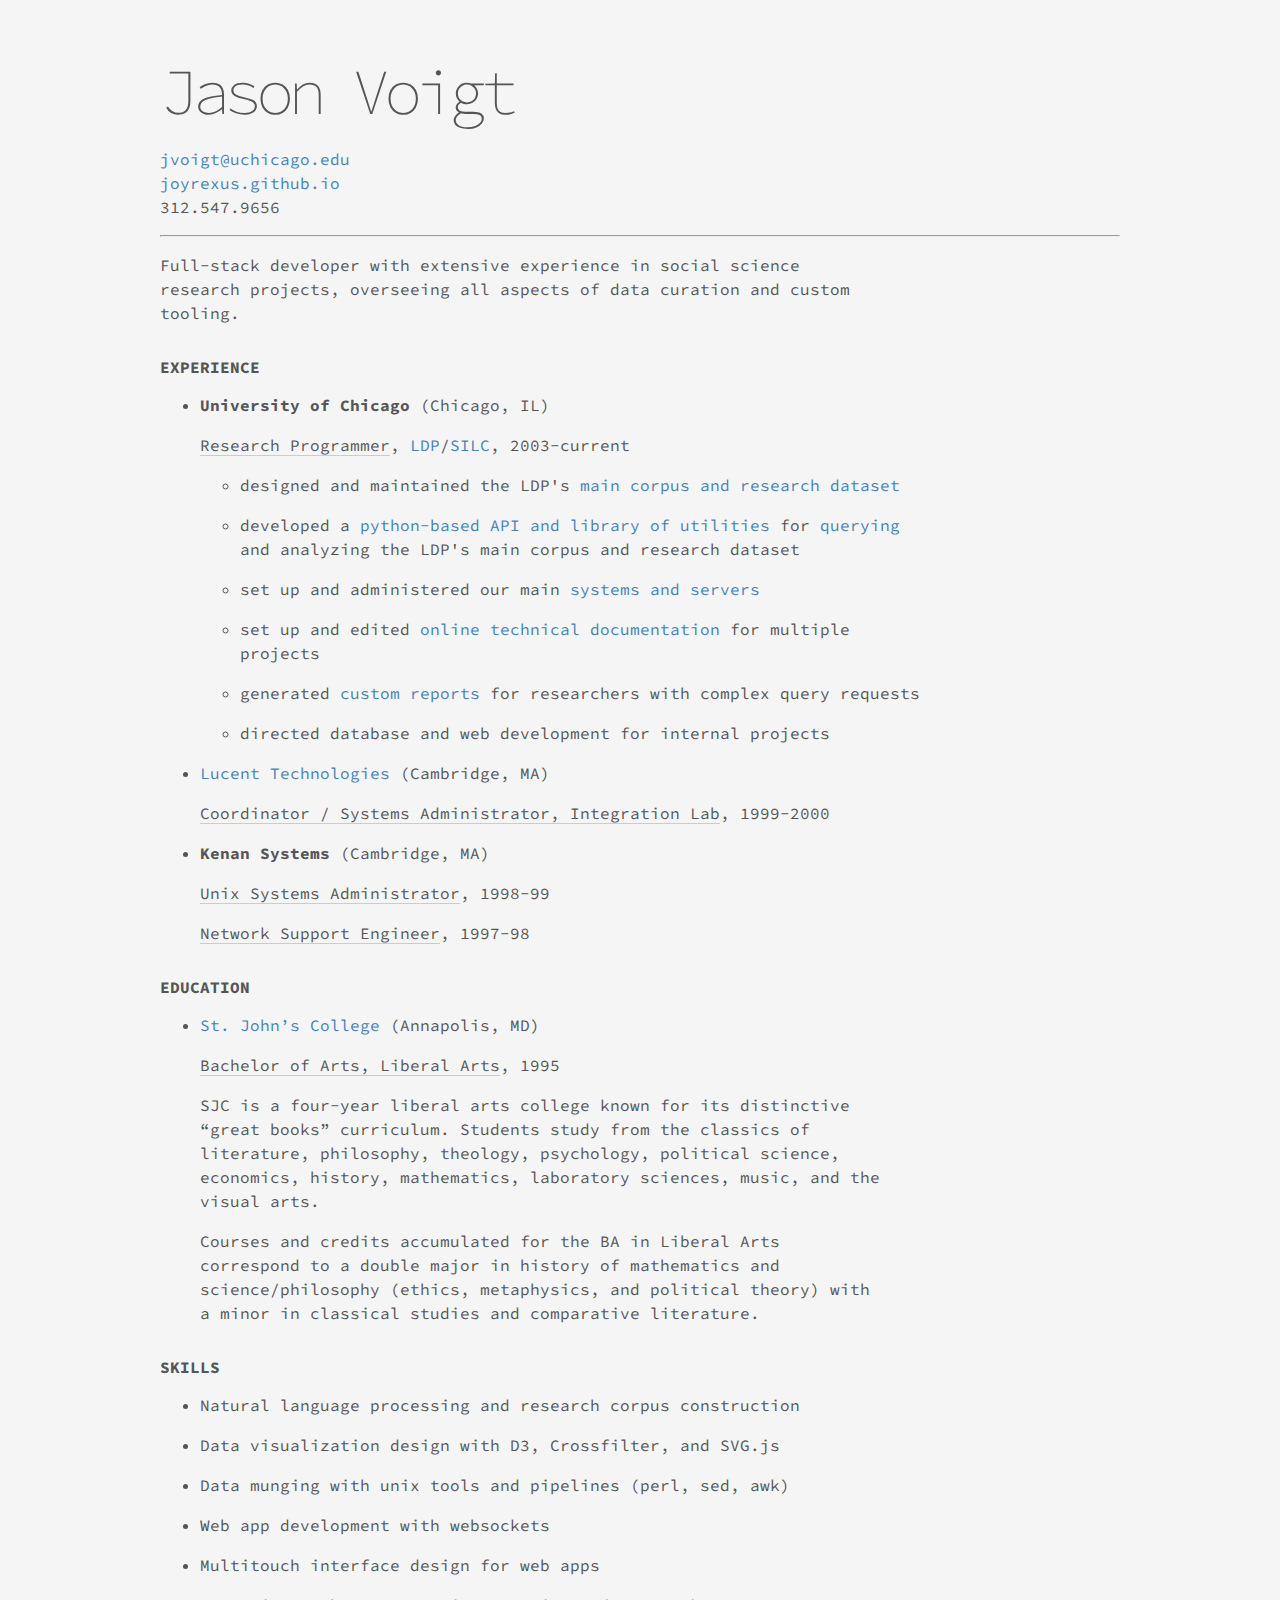
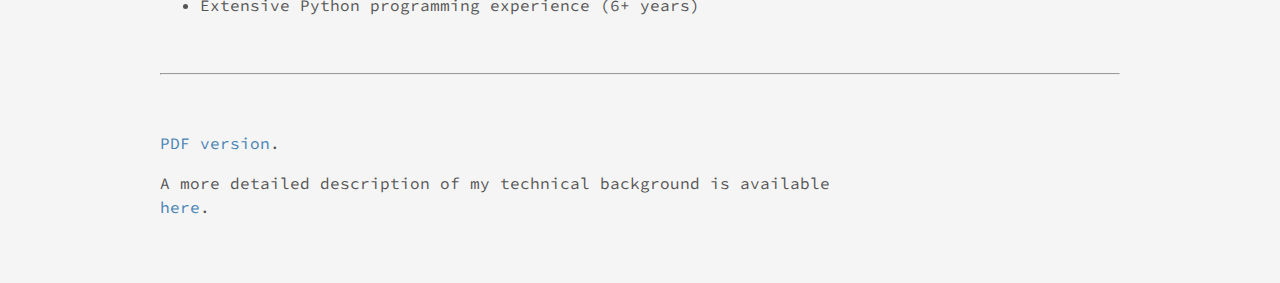
==== resume/index.html @ 5bcf1bd8 "add resume" ====
<!DOCTYPE html>
<meta charset="utf-8">
<style>
@import url(http://fonts.googleapis.com/css?family=Source+Code+Pro:200,400,600);

html {
  min-width: 1040px;
}

body {
  font-family: "Source Code Pro", sans-serif;
  margin: 1em auto 4em auto;
  position: relative;
  width: 960px;
  color: #555;
  background: whiteSmoke;
}

h1 {
  font-size: 64px;
  font-weight: 200;
  letter-spacing: -6px;
  margin: .8em 0 .1em 0;
  -webkit-font-smoothing: antialiased;
}

h2 {
  font-size: 100%;
  margin-top: 2em;
}

h1, h2 {
  text-rendering: optimizeLegibility;
}

h2 a {
  color: #ccc;
  left: -20px;
  position: absolute;
  width: 740px;
}

h3, h4, h5 {
  font-size: 100%;
  font-weight: 400;
  margin-top: .8em;
}

h3, h4 {
  text-transform: uppercase;
}

h4 {
  color: #AAA; 
}

footer {
  font-size: small;
  margin-top: 8em;
}

header aside {
  margin-top: 80px;
}

header aside,
footer aside {
  text-align: right;
}

aside {
  font-size: small;
  right: 0;
  position: absolute;
  width: 180px;
  color: #AAA; 
}

.attribution {
  font-size: small;
  margin-bottom: 2em;
}

i, cite, em, var, address, dfn {
  font-style: normal;
  border-bottom: 1px solid #CCC;
}

body > p, li > p {
  line-height: 1.5em;
}

body > p {
  width: 720px;
}

body > blockquote {
  margin: 2em 0 2em -20px;
  padding-left: 18px;
  border-left: 4px solid #999;
  width: 640px;
}

li {
  width: 680px;
}

a {
  color: steelblue;
}

a:not(:hover) {
  text-decoration: none;
}

pre, code, textarea {
  font-family: "Source Code Pro", monospace;
  color: #444;
}

code {
  line-height: 1em;
}

textarea {
  font-size: 100%;
}

body > pre {
  border-left: solid 2px #ccc;
  padding-left: 18px;
  margin: 2em 0 2em -20px;
}

.html .value,
.javascript .string,
.javascript .regexp {
  color: #756bb1;
}

.html .tag,
.css .tag,
.javascript .keyword {
  color: #3182bd;
}

.comment {
  color: #636363;
}

.html .doctype,
.javascript .number {
  color: #31a354;
}

.html .attribute,
.css .attribute,
.javascript .class,
.javascript .special {
  color: #e6550d;
}

svg {
  font: 10px sans-serif;
}

.axis path, .axis line {
  fill: none;
  stroke: #000;
  shape-rendering: crispEdges;
}

sup, sub {
  line-height: 0;
}

</style>
<body>
<h1>Jason Voigt</h1>
<p><a href="mailto://jvoigt@uchicago.edu">jvoigt@uchicago.edu</a><br><a href="http://joyrexus.github.io">joyrexus.github.io</a><br>312.547.9656</p>
<hr>
<p>Full-stack developer with extensive experience in social science research
projects, overseeing all aspects of data curation and custom tooling.</p>
<h2>EXPERIENCE</h2>
<ul>
<li><p><strong>University of Chicago</strong> (Chicago, IL)</p>
<p><em>Research Programmer</em>, <a href="https://ldp.uchicago.edu/">LDP</a>/<a href="http://spatiallearning.org/">SILC</a>, 2003-current</p>
<ul>
<li><p>designed and maintained the LDP&#39;s <a href="https://gist.github.com/joyrexus/97371bcb93ab7b7a5958">main corpus and research dataset</a></p>
</li>
<li><p>developed a <a href="https://github.com/joyrexus/ldp/tree/master/code/lib/python">python-based API and library of utilities</a> for <a href="https://github.com/joyrexus/ldp/blob/master/reports/cassie/2014-02-21/query.py">querying</a> and analyzing the LDP&#39;s main corpus and research dataset</p>
</li>
<li><p>set up and administered our main <a href="https://gist.github.com/joyrexus/a36841ec62593bc4a3d9">systems and servers</a></p>
</li>
<li><p>set up and edited <a href="http://joyrexus.spc.uchicago.edu/ldp/docs/">online technical documentation</a> for multiple projects</p>
</li>
<li><p>generated <a href="https://github.com/joyrexus/ldp/tree/master/reports/lori/2013-11-25#readme">custom reports</a> for researchers with complex query requests</p>
</li>
<li><p>directed database and web development for internal projects</p>
</li>
</ul>
</li>
</ul>
<ul>
<li><p><a href="http://www.alcatel-lucent.com/">Lucent Technologies</a> (Cambridge, MA)</p>
<p><em>Coordinator / Systems Administrator, Integration Lab</em>, 1999-2000  </p>
</li>
</ul>
<ul>
<li><p><strong>Kenan Systems</strong> (Cambridge, MA)</p>
<p><em>Unix Systems Administrator</em>, 1998-99</p>
<p><em>Network Support Engineer</em>, 1997-98</p>
</li>
</ul>
<h2>EDUCATION</h2>
<ul>
<li><p><a href="http://http://www.sjca.edu/">St. John’s College</a> (Annapolis, MD)</p>
<p><em>Bachelor of Arts, Liberal Arts</em>, 1995</p>
<p>SJC is a four-year liberal arts college known for its distinctive “great books” curriculum. Students study from the classics of literature, philosophy, theology, psychology, political science, economics, history, mathematics, laboratory sciences, music, and the visual arts.</p>
<p>Courses and credits accumulated for the BA in Liberal Arts correspond to a double major in history of mathematics and science/philosophy (ethics, metaphysics, and political theory) with a minor in classical studies and comparative literature.</p>
</li>
</ul>
<h2>SKILLS</h2>
<ul>
<li><p>Natural language processing and research corpus construction</p>
</li>
<li><p>Data visualization design with D3, Crossfilter, and SVG.js</p>
</li>
<li><p>Data munging with unix tools and pipelines (perl, sed, awk)</p>
</li>
<li><p>Web app development with websockets</p>
</li>
<li><p>Multitouch interface design for web apps</p>
</li>
<li><p>Extensive Python programming experience (6+ years)</p>
</li>
</ul>
<p><br></p>
<hr>
<p><br></p>
<p><a href="resume.pdf">PDF version</a>. </p>
<p>A more detailed description of my technical background is available <a href="http://joyrexus.github.io/background">here</a>.</p>
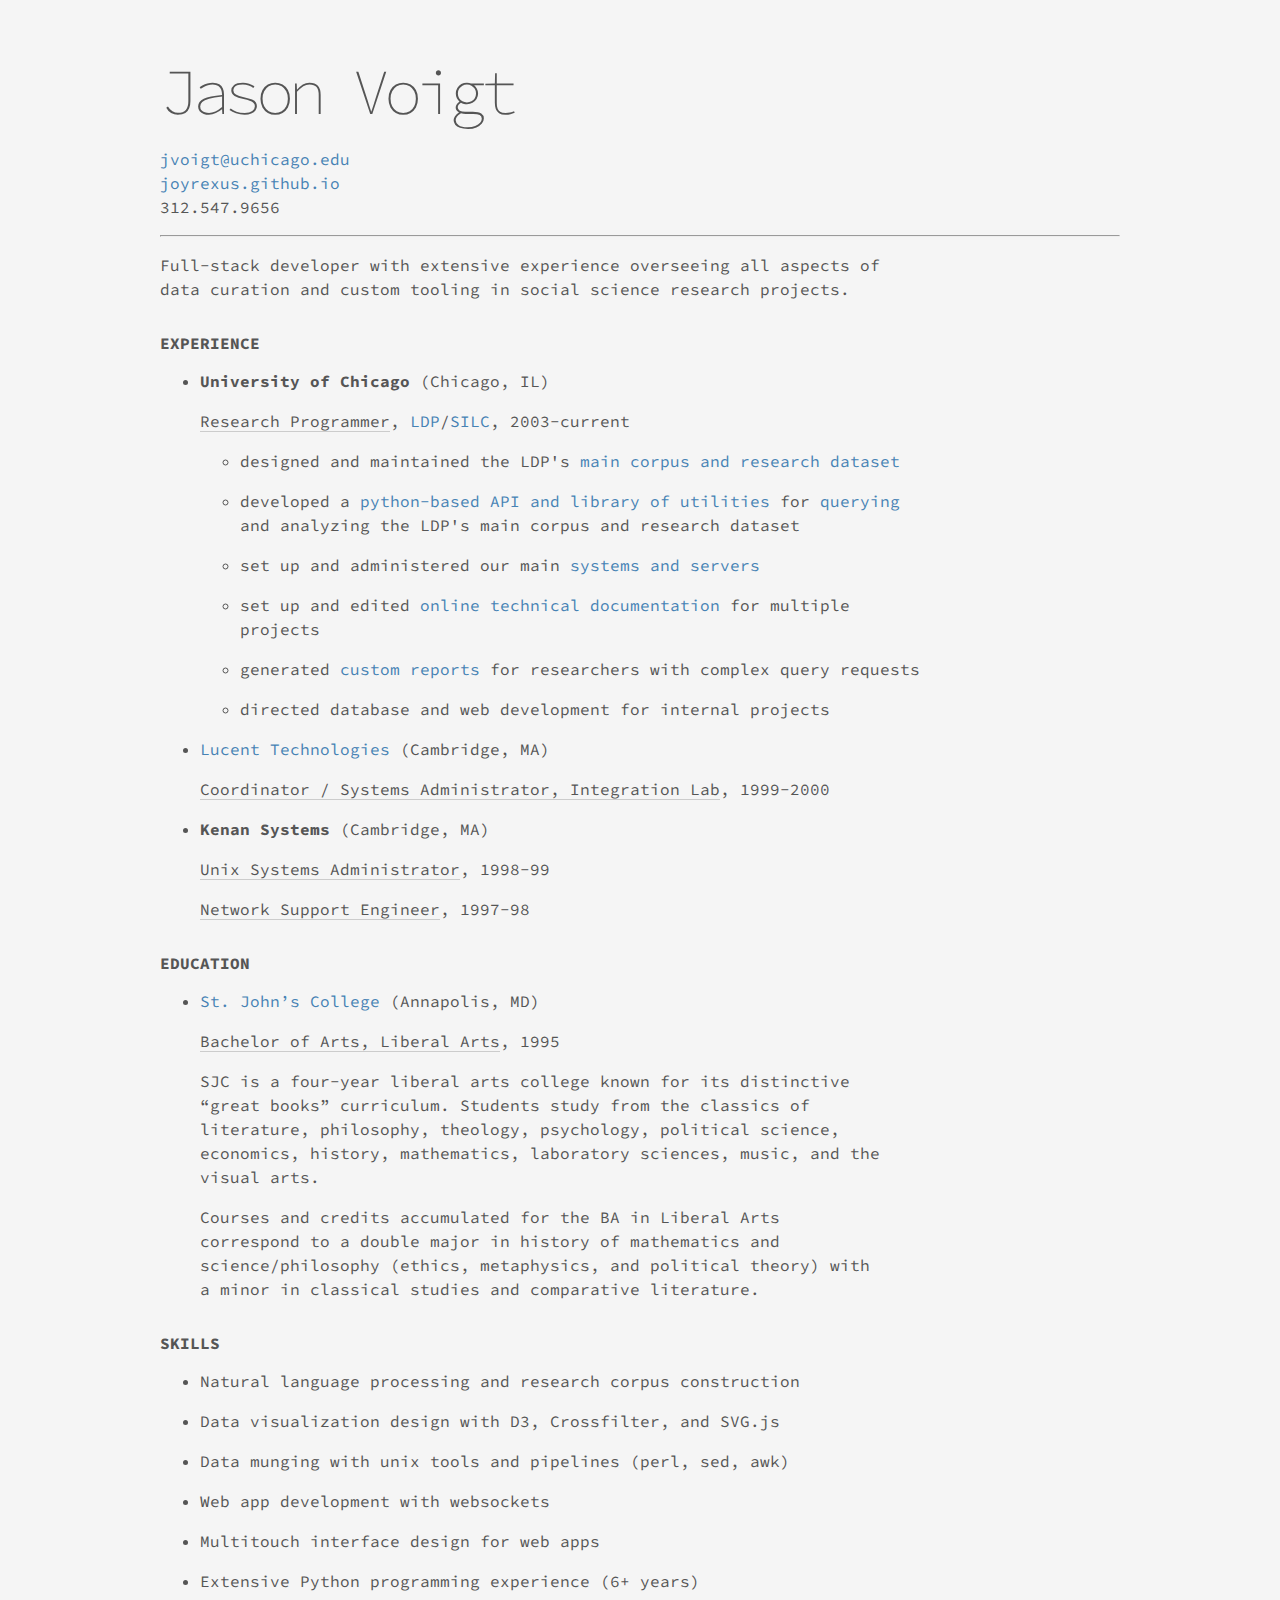
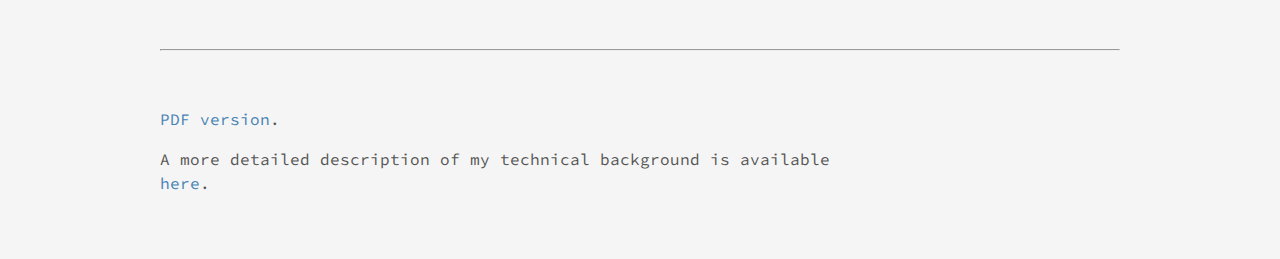
==== commit 0615eca3: "fix wording" ====
--- a/resume/index.html
+++ b/resume/index.html
@@ -179,8 +179,7 @@
 <h1>Jason Voigt</h1>
 <p><a href="mailto://jvoigt@uchicago.edu">jvoigt@uchicago.edu</a><br><a href="http://joyrexus.github.io">joyrexus.github.io</a><br>312.547.9656</p>
 <hr>
-<p>Full-stack developer with extensive experience in social science research
-projects, overseeing all aspects of data curation and custom tooling.</p>
+<p>Full-stack developer with extensive experience overseeing all aspects of data curation and custom tooling in social science research projects. </p>
 <h2>EXPERIENCE</h2>
 <ul>
 <li><p><strong>University of Chicago</strong> (Chicago, IL)</p>
